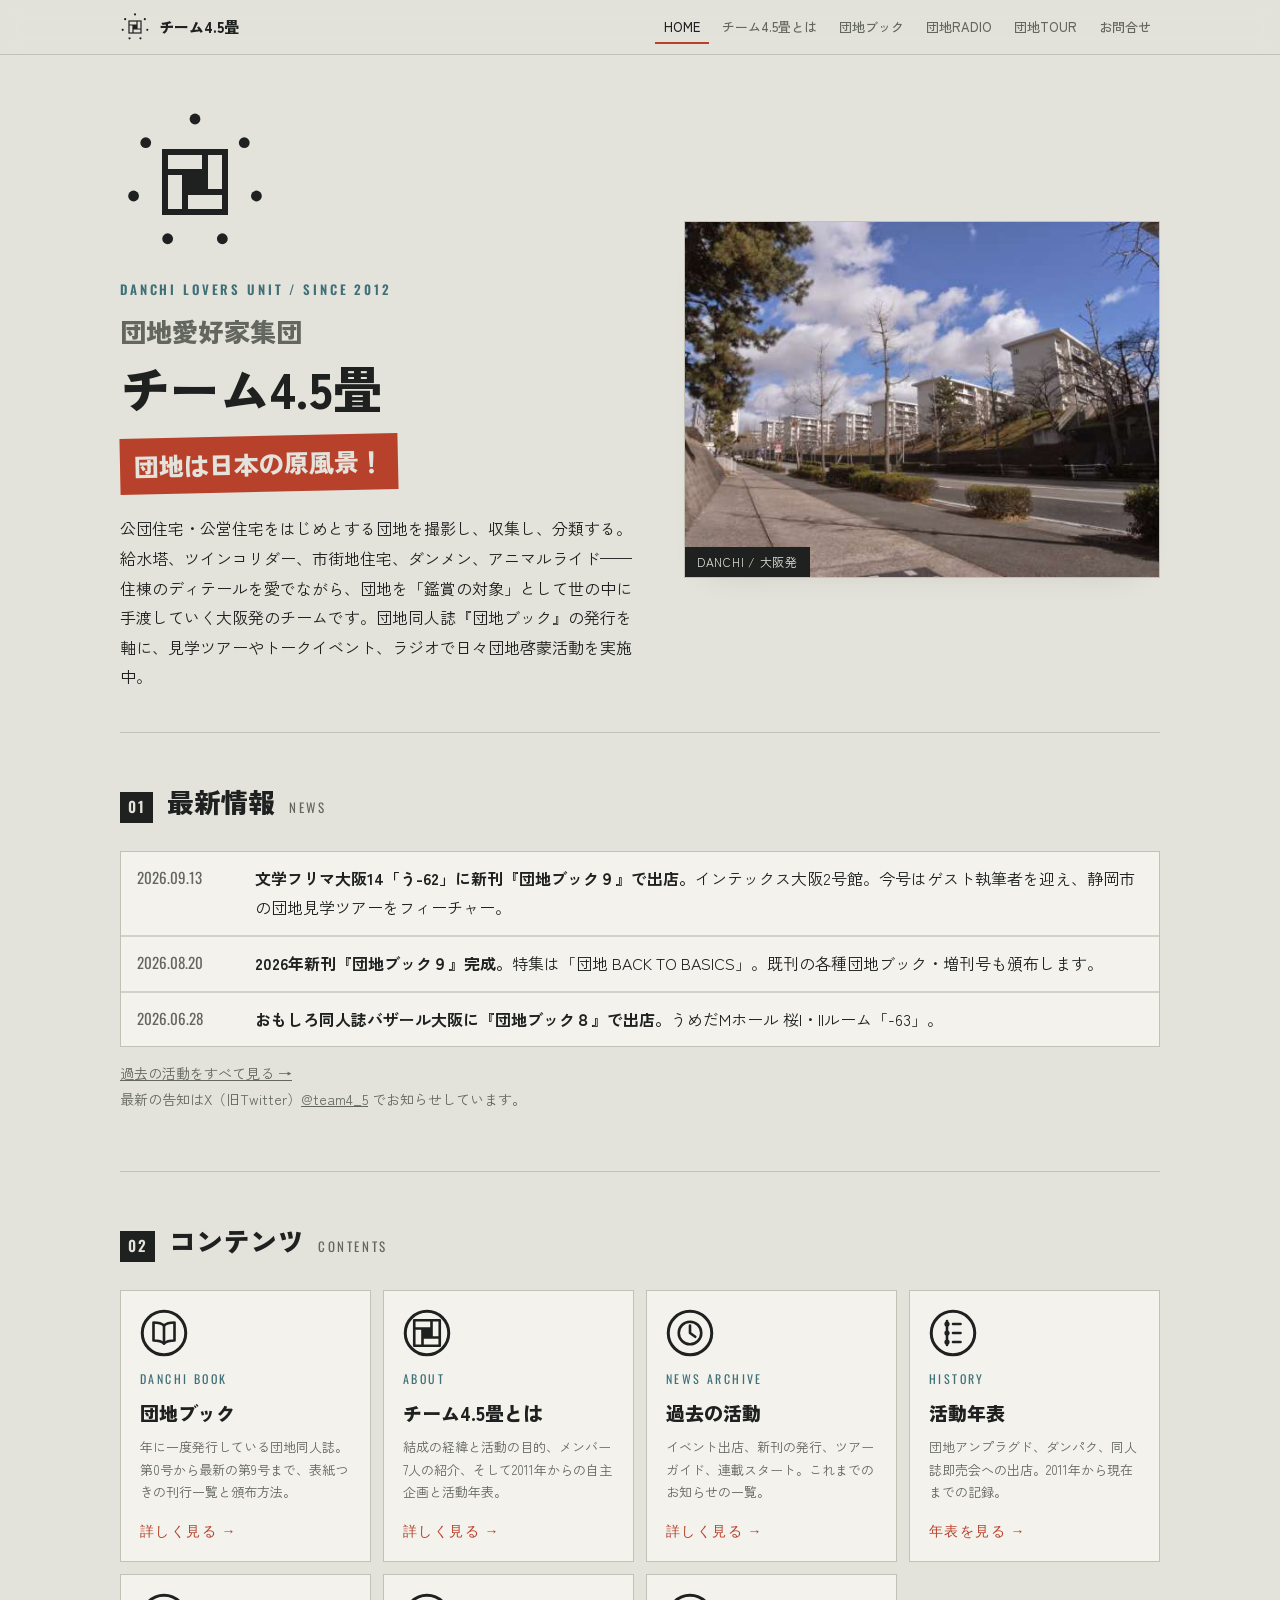
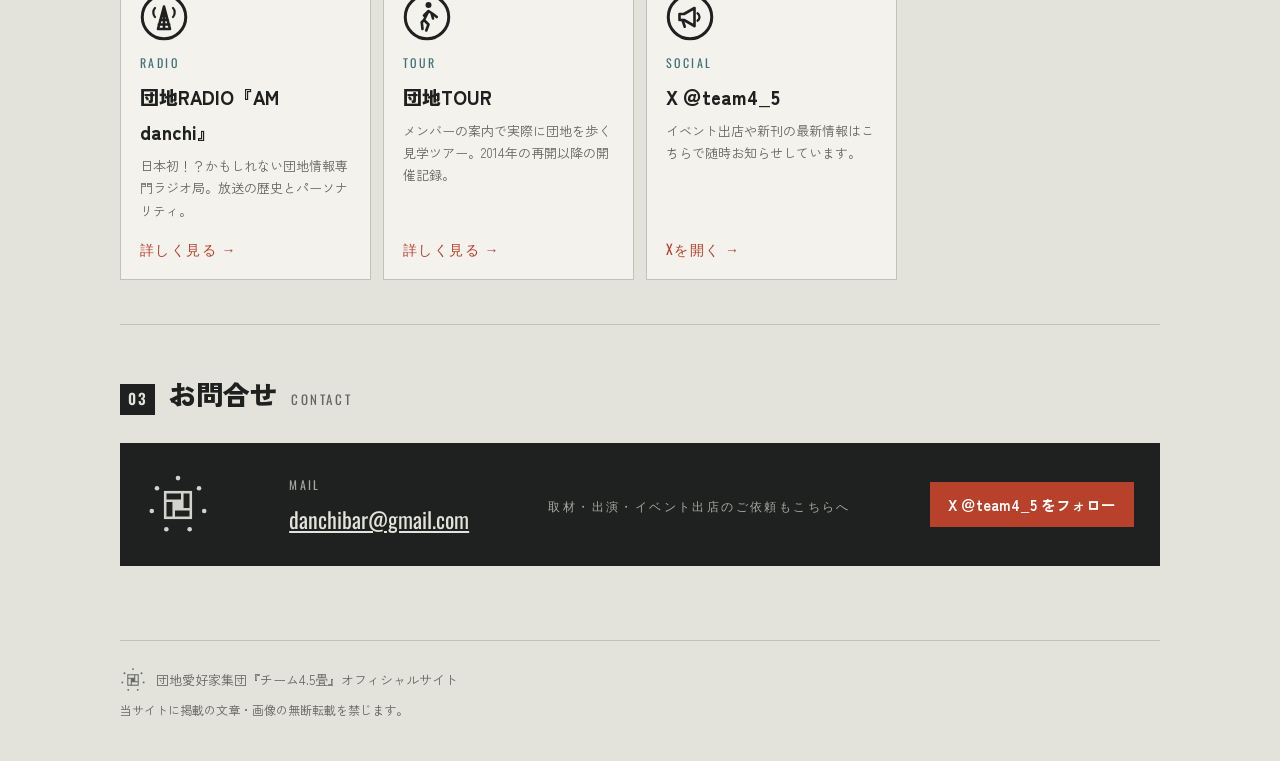
==== index.html @ f0c79231 "Initial publish: Team 4.5jo official site" ====
<!DOCTYPE html>
<html lang="ja">
<head>
<meta charset="UTF-8">
<meta name="viewport" content="width=device-width, initial-scale=1">
<meta name="description" content="団地愛好家集団『チーム4.5畳』のオフィシャルサイト。団地同人誌『団地ブック』の発行、団地TOUR、団地RADIOなど、大阪発の団地啓蒙活動をお伝えします。">
<meta name="color-scheme" content="light dark">
<meta property="og:title" content="チーム4.5畳オフィシャル">
<meta property="og:description" content="団地愛好家集団『チーム4.5畳』のオフィシャルサイト。団地同人誌『団地ブック』の発行、団地TOUR、団地RADIOなど、大阪発の団地啓蒙活動をお伝えします。">
<meta property="og:type" content="website">
<meta property="og:image" content="img/hero.jpg">
<title>チーム4.5畳オフィシャル</title>
<link rel="preconnect" href="https://fonts.googleapis.com">
<link rel="preconnect" href="https://fonts.gstatic.com" crossorigin>
<link rel="stylesheet" href="https://fonts.googleapis.com/css2?family=Zen+Kaku+Gothic+Antique:wght@700;900&family=Zen+Kaku+Gothic+New:wght@400;500;700&family=Oswald:wght@400;500;600&display=swap">
<link rel="icon" type="image/svg+xml" href="img/logo.svg">
<link rel="stylesheet" href="style.css">
</head>
<body>
<header class="topbar">
  <div class="topbar-in">
    <a class="brandmark" href="index.html"><i class="mark" aria-hidden="true"></i><b>チーム4.5畳</b></a>
    <nav class="navlinks" aria-label="サイト内メニュー">
      <a href="index.html" aria-current="page">HOME</a>
      <a href="about.html">チーム4.5畳とは</a>
      <a href="book.html">団地ブック</a>
      <a href="radio.html">団地RADIO</a>
      <a href="tour.html">団地TOUR</a>
      <a href="#contact">お問合せ</a>
    </nav>
  </div>
</header>

<main>
  <div class="wrap">

    <section class="hero" style="border-top:none">
      <div class="hero-grid">
        <div>
          <i class="mark hero-logo" role="img" aria-label="チーム4.5畳のロゴマーク：四畳半の畳割りを7つの点が囲む"></i>
          <p class="eyebrow">Danchi Lovers Unit / since 2012</p>
          <h1><span class="sm">団地愛好家集団</span>チーム4.5畳</h1>
          <p class="slogan">団地は日本の原風景！</p>
          <p class="lede">公団住宅・公営住宅をはじめとする団地を撮影し、収集し、分類する。給水塔、ツインコリダー、市街地住宅、ダンメン、アニマルライド——住棟のディテールを愛でながら、団地を「鑑賞の対象」として世の中に手渡していく大阪発のチームです。団地同人誌『団地ブック』の発行を軸に、見学ツアーやトークイベント、ラジオで日々団地啓蒙活動を実施中。</p>
        </div>
        <figure class="heroshot">
          <img src="img/hero.jpg" alt="青空の下に並ぶ団地の住棟" width="520" height="390">
          <figcaption>DANCHI / 大阪発</figcaption>
        </figure>
      </div>
    </section>

    <section id="news">
      <div class="sec-head"><span class="plate num">01</span><h2>最新情報</h2><span class="en">News</span></div>
      <ul class="news">
        <li><time class="num" datetime="2026-09-13">2026.09.13</time><span><b>文学フリマ大阪14「う-62」に新刊『団地ブック９』で出店。</b>インテックス大阪2号館。今号はゲスト執筆者を迎え、静岡市の団地見学ツアーをフィーチャー。</span></li>
        <li><time class="num" datetime="2026-08-20">2026.08.20</time><span><b>2026年新刊『団地ブック９』完成。</b>特集は「団地 BACK TO BASICS」。既刊の各種団地ブック・増刊号も頒布します。</span></li>
        <li><time class="num" datetime="2026-06-28">2026.06.28</time><span><b>おもしろ同人誌バザール大阪に『団地ブック８』で出店。</b>うめだMホール 桜I・IIルーム「-63」。</span></li>
      </ul>
      <p style="margin-top:14px;font-size:14px;color:var(--muted)"><a href="news.html">過去の活動をすべて見る →</a><br>最新の告知はX（旧Twitter）<a href="https://x.com/team4_5" target="_blank" rel="noopener">@team4_5</a> でお知らせしています。</p>
    </section>

    <section id="menu">
      <div class="sec-head"><span class="plate num">02</span><h2>コンテンツ</h2><span class="en">Contents</span></div>
      <div class="navcards">
        <a class="navcard" href="book.html">
          <i class="ico" style="--i:url(img/icon-book.svg)" aria-hidden="true"></i>
          <span class="en">Danchi Book</span><strong>団地ブック</strong>
          <span>年に一度発行している団地同人誌。第0号から最新の第9号まで、表紙つきの刊行一覧と頒布方法。</span><em>詳しく見る →</em>
        </a>
        <a class="navcard" href="about.html">
          <i class="ico" style="--i:url(img/icon-about.svg)" aria-hidden="true"></i>
          <span class="en">About</span><strong>チーム4.5畳とは</strong>
          <span>結成の経緯と活動の目的、メンバー7人の紹介、そして2011年からの自主企画と活動年表。</span><em>詳しく見る →</em>
        </a>
        <a class="navcard" href="news.html">
          <i class="ico" style="--i:url(img/icon-news.svg)" aria-hidden="true"></i>
          <span class="en">News Archive</span><strong>過去の活動</strong>
          <span>イベント出店、新刊の発行、ツアーガイド、連載スタート。これまでのお知らせの一覧。</span><em>詳しく見る →</em>
        </a>
        <a class="navcard" href="about.html#history">
          <i class="ico" style="--i:url(img/icon-history.svg)" aria-hidden="true"></i>
          <span class="en">History</span><strong>活動年表</strong>
          <span>団地アンプラグド、ダンパク、同人誌即売会への出店。2011年から現在までの記録。</span><em>年表を見る →</em>
        </a>
        <a class="navcard" href="radio.html">
          <i class="ico" style="--i:url(img/icon-radio.svg)" aria-hidden="true"></i>
          <span class="en">Radio</span><strong>団地RADIO『AM danchi』</strong>
          <span>日本初！？かもしれない団地情報専門ラジオ局。放送の歴史とパーソナリティ。</span><em>詳しく見る →</em>
        </a>
        <a class="navcard" href="tour.html">
          <i class="ico" style="--i:url(img/icon-tour.svg)" aria-hidden="true"></i>
          <span class="en">Tour</span><strong>団地TOUR</strong>
          <span>メンバーの案内で実際に団地を歩く見学ツアー。2014年の再開以降の開催記録。</span><em>詳しく見る →</em>
        </a>
        <a class="navcard" href="https://x.com/team4_5" target="_blank" rel="noopener">
          <i class="ico" style="--i:url(img/icon-x.svg)" aria-hidden="true"></i>
          <span class="en">Social</span><strong>X ＠team4_5</strong>
          <span>イベント出店や新刊の最新情報はこちらで随時お知らせしています。</span><em>Xを開く →</em>
        </a>
      </div>
    </section>

    <section id="contact">
      <div class="sec-head"><span class="plate num">03</span><h2>お問合せ</h2><span class="en">Contact</span></div>
      <div class="contact-box">
        <i class="mark" aria-hidden="true"></i>
        <p><span class="lbl">Mail</span><br><a class="mail" href="mailto:danchibar@gmail.com">danchibar@gmail.com</a></p>
        <p><span class="lbl">取材・出演・イベント出店のご依頼もこちらへ</span></p>
        <a class="btn-x" href="https://x.com/team4_5" target="_blank" rel="noopener">X ＠team4_5 をフォロー</a>
      </div>
    </section>

    <footer>
      <div class="foot-brand"><i class="mark" aria-hidden="true"></i><span>団地愛好家集団『チーム4.5畳』オフィシャルサイト</span></div>
      <div class="note">当サイトに掲載の文章・画像の無断転載を禁じます。</div>
    </footer>

  </div>
</main>
</body>
</html>
---- style.css ----
:root{
  --ground:#e3e2db; --surface:#f3f2ed; --surface-2:#dbdad1;
  --ink:#1e211f; --muted:#63675f; --line:#c2c1b6; --line-soft:#d3d2c8;
  --accent:#b8412b; --accent-ink:#8f3220; --teal:#3f7078; --steel:#8c9196;
  --shadow:rgba(30,33,31,.14);
}
@media (prefers-color-scheme: dark){
  :root:not([data-theme="light"]){
    --ground:#171a19; --surface:#202422; --surface-2:#2a2f2c;
    --ink:#e9e8e1; --muted:#a0a59c; --line:#3a403c; --line-soft:#2e3330;
    --accent:#e0674c; --accent-ink:#eb8168; --teal:#7fb2b8; --steel:#7d837f;
    --shadow:rgba(0,0,0,.45);
  }
}
:root[data-theme="dark"]{
  --ground:#171a19; --surface:#202422; --surface-2:#2a2f2c;
  --ink:#e9e8e1; --muted:#a0a59c; --line:#3a403c; --line-soft:#2e3330;
  --accent:#e0674c; --accent-ink:#eb8168; --teal:#7fb2b8; --steel:#7d837f;
  --shadow:rgba(0,0,0,.45);
}

*{box-sizing:border-box}
body{
  margin:0;background:var(--ground);color:var(--ink);
  font-family:"Zen Kaku Gothic New","Hiragino Sans","Noto Sans JP",system-ui,sans-serif;
  font-size:16px;line-height:1.85;-webkit-font-smoothing:antialiased;
}
a{color:inherit}
img{max-width:100%;display:block}
.num{font-family:"Oswald","Zen Kaku Gothic New",sans-serif;font-variant-numeric:tabular-nums}

/* nav */
.topbar{position:sticky;top:0;z-index:50;background:color-mix(in srgb,var(--ground) 92%,transparent);backdrop-filter:blur(8px);border-bottom:1px solid var(--line)}
.topbar-in{max-width:1080px;margin:0 auto;padding-block:10px;padding-left:20px;padding-right:20px;display:flex;align-items:center;gap:18px;flex-wrap:wrap}
.brandmark{display:flex;align-items:center;gap:9px;text-decoration:none;flex:0 0 auto}
.brandmark .mark{width:30px;height:30px}
.brandmark:hover .mark{background:var(--accent)}
.brandmark b{font-family:"Zen Kaku Gothic Antique","Zen Kaku Gothic New",sans-serif;font-weight:900;font-size:15px}
.navlinks{display:flex;gap:4px;flex-wrap:wrap;margin-left:auto}
.navlinks a{text-decoration:none;font-size:13px;font-weight:500;padding:5px 9px;color:var(--muted)}
.navlinks a:hover{color:var(--ink);background:var(--surface-2)}
.navlinks a[aria-current="page"]{color:var(--ink);box-shadow:inset 0 -2px 0 var(--accent)}
.navlinks a:focus-visible,.brandmark:focus-visible,.btn-x:focus-visible,.navcard:focus-visible{outline:2px solid var(--teal);outline-offset:2px}

.wrap{max-width:1080px;margin:0 auto;padding-left:20px;padding-right:20px}

/* hero (home) */
.hero{padding-block:52px 40px}
.hero-grid{display:grid;grid-template-columns:1.05fr .95fr;gap:38px;align-items:center}
.eyebrow{font-family:"Oswald",sans-serif;font-size:13px;letter-spacing:.22em;text-transform:uppercase;color:var(--teal);font-weight:600;margin:0 0 14px}
.hero h1{font-family:"Zen Kaku Gothic Antique","Zen Kaku Gothic New",sans-serif;font-weight:900;font-size:clamp(30px,5.2vw,50px);line-height:1.25;margin:0;text-wrap:balance}
.hero h1 .sm{display:block;font-size:.52em;color:var(--muted);margin-bottom:8px}
.slogan{display:inline-block;margin:18px 0 0;font-family:"Zen Kaku Gothic Antique","Zen Kaku Gothic New",sans-serif;font-weight:900;font-size:clamp(18px,3vw,25px);color:var(--ground);background:var(--accent);padding:4px 14px 6px;transform:rotate(-1.2deg)}
.hero p.lede{margin:22px 0 0;max-width:34em}
.hero-meta{display:flex;gap:26px;flex-wrap:wrap;margin-top:24px;border-top:1px solid var(--line);padding-top:16px}
.hero-meta dt{font-family:"Oswald",sans-serif;font-size:12px;letter-spacing:.16em;text-transform:uppercase;color:var(--muted)}
.hero-meta dd{margin:2px 0 0;font-weight:700;font-size:17px}
.heroshot{position:relative;border:1px solid var(--line);box-shadow:0 16px 34px -26px var(--shadow);margin:0}
.heroshot img{width:100%;height:auto}
.heroshot figcaption{position:absolute;left:0;bottom:0;background:var(--ink);color:var(--ground);font-size:12px;letter-spacing:.06em;padding:4px 12px}

/* page header (sub pages) */
.pagehead{padding-block:44px 8px}
.pagehead .kicker{font-family:"Oswald",sans-serif;font-size:13px;letter-spacing:.2em;text-transform:uppercase;color:var(--teal);font-weight:600;margin:0 0 8px}
.pagehead h1{font-family:"Zen Kaku Gothic Antique","Zen Kaku Gothic New",sans-serif;font-weight:900;font-size:clamp(26px,4.6vw,40px);margin:0;text-wrap:balance}
.pagehead p{max-width:66ch;margin:16px 0 0}

section{padding-block:44px;border-top:1px solid var(--line)}
section.first{border-top:none;padding-top:30px}
.sec-head{display:flex;align-items:baseline;gap:14px;margin-bottom:24px;flex-wrap:wrap}
.sec-head .plate{font-family:"Oswald",sans-serif;font-weight:600;font-size:15px;letter-spacing:.1em;color:var(--ground);background:var(--ink);padding:1px 8px 2px}
.sec-head h2{font-family:"Zen Kaku Gothic Antique","Zen Kaku Gothic New",sans-serif;font-weight:900;font-size:clamp(20px,3.2vw,27px);margin:0;text-wrap:balance}
.sec-head .en{font-family:"Oswald",sans-serif;letter-spacing:.2em;text-transform:uppercase;color:var(--muted);font-size:13px}
.sec-body{max-width:66ch}
.sec-body p{margin:0 0 16px}

/* news */
ul.news{margin:0;padding:0;display:grid;gap:2px;background:var(--line-soft);border:1px solid var(--line)}
.news li{background:var(--surface);display:grid;grid-template-columns:104px 1fr;gap:14px;padding:12px 16px;list-style:none}
.news time{font-family:"Oswald",sans-serif;color:var(--muted);font-size:15px}
.news b{font-weight:700}

/* nav cards (home) */
.navcards{display:grid;grid-template-columns:repeat(auto-fit,minmax(232px,1fr));gap:12px}
.navcard{background:var(--surface);border:1px solid var(--line);padding:18px 19px;text-decoration:none;display:flex;flex-direction:column;gap:6px}
.navcard:hover{border-color:var(--accent)}
.navcard .en{font-family:"Oswald",sans-serif;font-size:12px;letter-spacing:.2em;text-transform:uppercase;color:var(--teal)}
.navcard strong{font-family:"Zen Kaku Gothic Antique","Zen Kaku Gothic New",sans-serif;font-weight:900;font-size:19px}
.navcard span{font-size:13px;color:var(--muted);line-height:1.7}
.navcard em{font-style:normal;font-family:"Oswald",sans-serif;color:var(--accent);letter-spacing:.1em;font-size:14px;margin-top:auto;padding-top:8px}

/* books */
.newbooks{display:grid;grid-template-columns:repeat(auto-fit,minmax(200px,1fr));gap:16px;margin-bottom:26px}
.cover{background:var(--surface);border:1px solid var(--line);padding:12px;margin:0}
.cover img{width:100%;height:auto}
.cover .cap{margin-top:9px;font-size:13px;line-height:1.6}
.cover .cap b{display:block;font-size:15px}
.cover .cap span{color:var(--muted)}
.book-flow{display:grid;grid-template-columns:repeat(auto-fill,minmax(152px,1fr));gap:9px;margin-bottom:24px}
.book{background:var(--surface);border:1px solid var(--line);padding:11px 12px 12px;display:flex;flex-direction:column;gap:3px}
.book.now{border-color:var(--accent);box-shadow:inset 0 0 0 2px var(--accent)}
.book .no{font-family:"Oswald",sans-serif;font-weight:600;font-size:22px;line-height:1.15}
.book .yr{font-family:"Oswald",sans-serif;color:var(--muted);font-size:14px}
.book .sp{font-size:12px;line-height:1.5}
.book .st{margin-top:auto;padding-top:4px;font-size:12px;font-weight:700}
.book .st.ok{color:var(--accent)}
.book .st.out{color:var(--muted)}
.shops{display:flex;flex-wrap:wrap;gap:7px;margin:10px 0 0;padding:0;list-style:none}
.shops li{border:1px solid var(--line);padding:3px 10px;font-size:13px;background:var(--surface)}

/* members */
.members{display:grid;grid-template-columns:repeat(auto-fill,minmax(238px,1fr));gap:12px}
.member{background:var(--surface);border:1px solid var(--line);padding:14px 15px;display:grid;grid-template-columns:56px 1fr;column-gap:13px;align-items:start}
.member .ava{grid-row:1/4;width:56px;height:56px;border:1px solid var(--line);background:var(--surface-2)}
.member .ava.blank{display:flex;align-items:center;justify-content:center;font-family:"Zen Kaku Gothic Antique","Zen Kaku Gothic New",sans-serif;font-weight:900;font-size:20px;color:var(--steel)}
.member h3{margin:0;font-size:17px;font-weight:700;line-height:1.5}
.member .fav{font-size:13px;color:var(--teal);font-weight:500;line-height:1.5}
.member .role{font-size:12px;color:var(--muted);line-height:1.6}
.member .sns{grid-column:1/3;margin-top:9px;padding-top:8px;border-top:1px solid var(--line-soft);font-family:"Oswald",sans-serif;font-size:14px;color:var(--muted)}

/* rows */
.rows{margin:0;padding:0;list-style:none;display:grid;gap:2px;background:var(--line-soft);border:1px solid var(--line)}
.rows li{background:var(--surface);padding:13px 16px;display:grid;grid-template-columns:1fr auto;gap:10px;align-items:baseline}
.rows .t{font-weight:700}
.rows .d{font-family:"Oswald",sans-serif;color:var(--muted);font-size:15px;text-align:right}
.rows small{display:block;font-weight:400;color:var(--muted);font-size:13px}

/* tour table */
.tourwrap{overflow-x:auto}
table.tour{border-collapse:collapse;width:100%;min-width:460px;background:var(--surface);border:1px solid var(--line)}
table.tour th,table.tour td{text-align:left;padding:10px 14px;border-bottom:1px solid var(--line-soft);font-size:15px;vertical-align:top}
table.tour th{font-family:"Oswald",sans-serif;font-size:13px;letter-spacing:.14em;text-transform:uppercase;color:var(--muted);font-weight:600}
table.tour td.d{font-family:"Oswald",sans-serif;color:var(--muted);white-space:nowrap;width:104px}
table.tour td.k{width:120px;color:var(--teal);font-size:13px}
table.tour tr:last-child td{border-bottom:none}
.note{margin-top:12px;font-size:14px;color:var(--muted)}

/* events */
.events{display:grid;grid-template-columns:1fr 1fr;gap:14px}
.event{background:var(--surface);border:1px solid var(--line);padding:18px 19px;display:flex;flex-direction:column;gap:8px}
.event .tag{align-self:flex-start;font-family:"Oswald",sans-serif;font-size:12px;letter-spacing:.18em;text-transform:uppercase;color:var(--ground);background:var(--teal);padding:1px 8px 2px}
.event h3{margin:0;font-size:19px;font-weight:700;text-wrap:balance}
.event p{margin:0;font-size:14px}
.event dl{margin:4px 0 0;display:grid;grid-template-columns:5.2em 1fr;gap:4px 10px;font-size:14px}
.event dt{color:var(--muted)}
.event dd{margin:0}

/* contact */
.contact-box{background:var(--ink);color:var(--ground);padding:26px;display:flex;flex-wrap:wrap;gap:22px;align-items:center;justify-content:space-between}
.contact-box p{margin:0}
.contact-box .lbl{font-family:"Oswald",sans-serif;letter-spacing:.2em;text-transform:uppercase;font-size:12px;opacity:.7}
.contact-box a.mail{color:var(--ground);font-family:"Oswald",sans-serif;font-size:22px}
.btn-x{display:inline-flex;align-items:center;gap:8px;text-decoration:none;background:var(--accent);color:#fff;padding:9px 18px;font-weight:700;font-size:15px}
.btn-x:hover{background:var(--accent-ink)}

.backhome{padding-block:26px 0}
.backhome a{font-family:"Oswald",sans-serif;letter-spacing:.14em;text-transform:uppercase;font-size:14px;color:var(--muted);text-decoration:none}
.backhome a:hover{color:var(--accent)}

footer{padding-block:26px 40px;color:var(--muted);font-size:13px;border-top:1px solid var(--line);margin-top:30px}
footer .note{font-size:12px;margin-top:6px}

@media (max-width:820px){.hero-grid{grid-template-columns:1fr;gap:26px}.events{grid-template-columns:1fr}}
@media (max-width:460px){.news li{grid-template-columns:1fr;gap:2px}.navlinks a{padding:4px 7px;font-size:12px}}
@media (prefers-reduced-motion:reduce){*{animation:none!important;transition:none!important}}

/* --- book covers in the list --- */
.book-flow{grid-template-columns:repeat(auto-fill,minmax(148px,1fr))}
.book{padding:0;overflow:hidden}
.book .shot{display:block;width:100%;aspect-ratio:1/1.42;object-fit:contain;background:var(--surface-2);border-bottom:1px solid var(--line)}
.book .noimg{display:flex;align-items:center;justify-content:center;flex-direction:column;gap:2px;
  background:repeating-linear-gradient(135deg,var(--surface-2),var(--surface-2) 8px,var(--surface) 8px,var(--surface) 16px);
  color:var(--muted);font-family:"Oswald",sans-serif;letter-spacing:.08em;font-size:13px;text-align:center;line-height:1.3}
.book .noimg b{font-family:"Zen Kaku Gothic Antique","Zen Kaku Gothic New",sans-serif;font-weight:900;font-size:17px;color:var(--ink)}
.book .meta{padding:10px 12px 12px;display:flex;flex-direction:column;gap:3px;flex:1}
.book .sp{color:var(--muted)}

/* --- history timeline --- */
.yearblock{margin-bottom:26px}
.yearblock h3{font-family:"Oswald",sans-serif;font-weight:600;font-size:26px;letter-spacing:.06em;margin:0 0 8px;color:var(--accent);border-bottom:2px solid var(--line);padding-bottom:2px}
ul.hist{margin:0;padding:0;list-style:none;display:grid;gap:2px;background:var(--line-soft);border:1px solid var(--line)}
ul.hist li{background:var(--surface);padding:10px 14px;display:grid;grid-template-columns:64px 104px 1fr;gap:12px;align-items:baseline}
ul.hist .dd{font-family:"Oswald",sans-serif;color:var(--muted);font-size:15px;white-space:nowrap}
ul.hist .kind{font-size:12px;color:var(--teal);letter-spacing:.04em}
ul.hist .what b{font-weight:700}
ul.hist .what small{display:block;color:var(--muted);font-size:13px;line-height:1.6}
@media (max-width:640px){ul.hist li{grid-template-columns:64px 1fr}ul.hist .kind{grid-column:2;font-size:11px}ul.hist .what{grid-column:1/3}}

.book .buy{margin-top:6px;font-size:12px;font-family:"Oswald",sans-serif;letter-spacing:.04em;color:var(--accent);text-decoration:none;border-top:1px solid var(--line-soft);padding-top:6px}
.book .buy:hover{text-decoration:underline}
.book .buy.off{color:var(--muted)}
.book .buy:focus-visible{outline:2px solid var(--teal);outline-offset:2px}

/* --- member icon in the 団地分野 list --- */
.rows .d{display:flex;align-items:center;justify-content:flex-end;gap:9px}
.rows .mini{width:34px;height:34px;flex:0 0 auto;border:1px solid var(--line);border-radius:50%;object-fit:cover}

/* --- keyword icons on home content cards (map-symbol / road-sign style) --- */
.navcard .ico{display:block;width:48px;height:48px;background:var(--ink);
  -webkit-mask:var(--i) center/contain no-repeat;mask:var(--i) center/contain no-repeat;margin-bottom:6px}
.navcard:hover .ico{background:var(--accent)}

/* --- logo mark (案1「四畳半を囲む七人」) : img/logo.svg をマスクにしてテーマ色で塗る --- */
.mark{display:inline-block;flex:0 0 auto;background:var(--ink);
  -webkit-mask:url(img/logo.svg) center/contain no-repeat;mask:url(img/logo.svg) center/contain no-repeat}
.hero-logo{display:block;width:clamp(104px,14vw,150px);aspect-ratio:1;margin:0 0 20px}
.contact-box .mark{width:64px;height:64px;background:var(--ground);opacity:.92}
.foot-brand{display:flex;align-items:center;gap:10px}
.foot-brand .mark{width:26px;height:26px;background:var(--muted)}
.logo-note{margin-top:14px;background:var(--surface);border:1px solid var(--line);padding:18px 20px;display:grid;grid-template-columns:104px 1fr;gap:20px;align-items:center}
.logo-note .mark{width:104px;height:104px}
.logo-note .lbl{font-family:"Oswald",sans-serif;font-size:12px;letter-spacing:.2em;text-transform:uppercase;color:var(--teal);font-weight:600;margin:0 0 4px}
.logo-note p{margin:0;font-size:14px}
@media (max-width:520px){.logo-note{grid-template-columns:1fr}.logo-note .mark{width:80px;height:80px}}
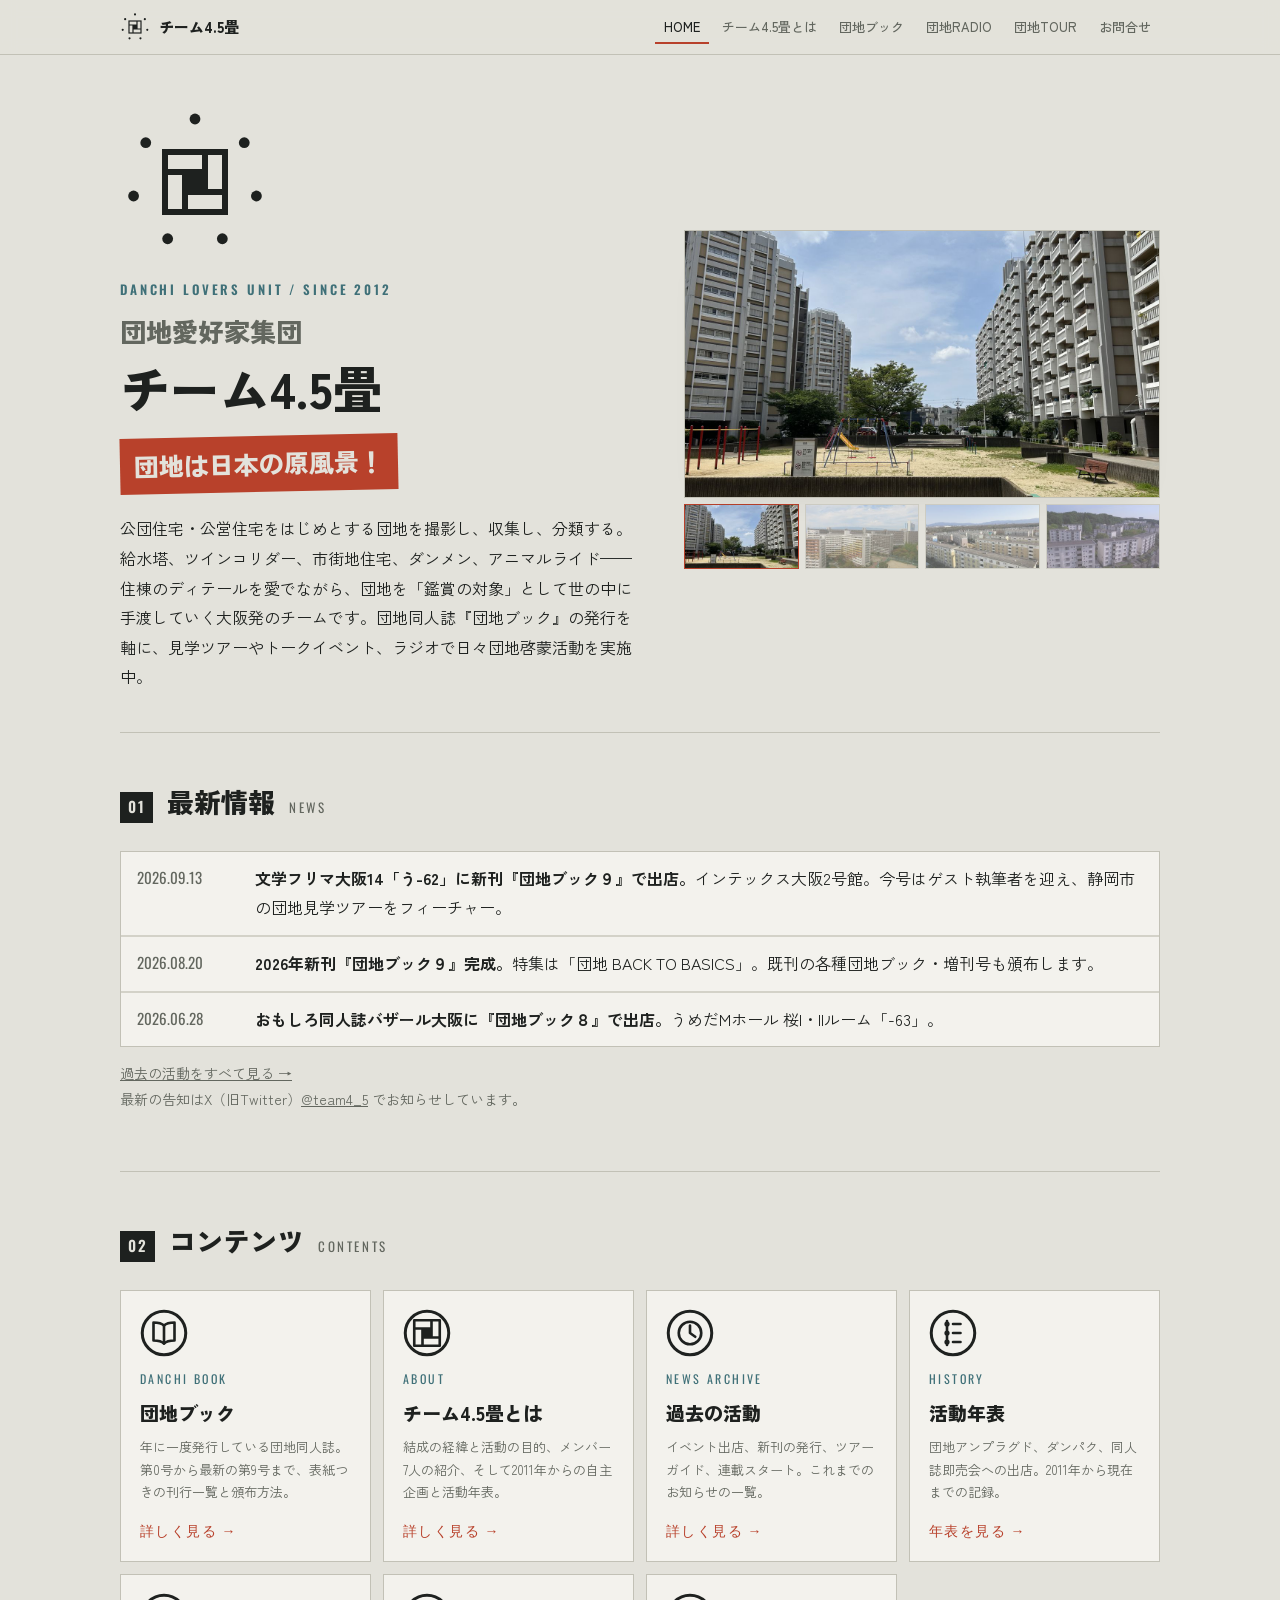
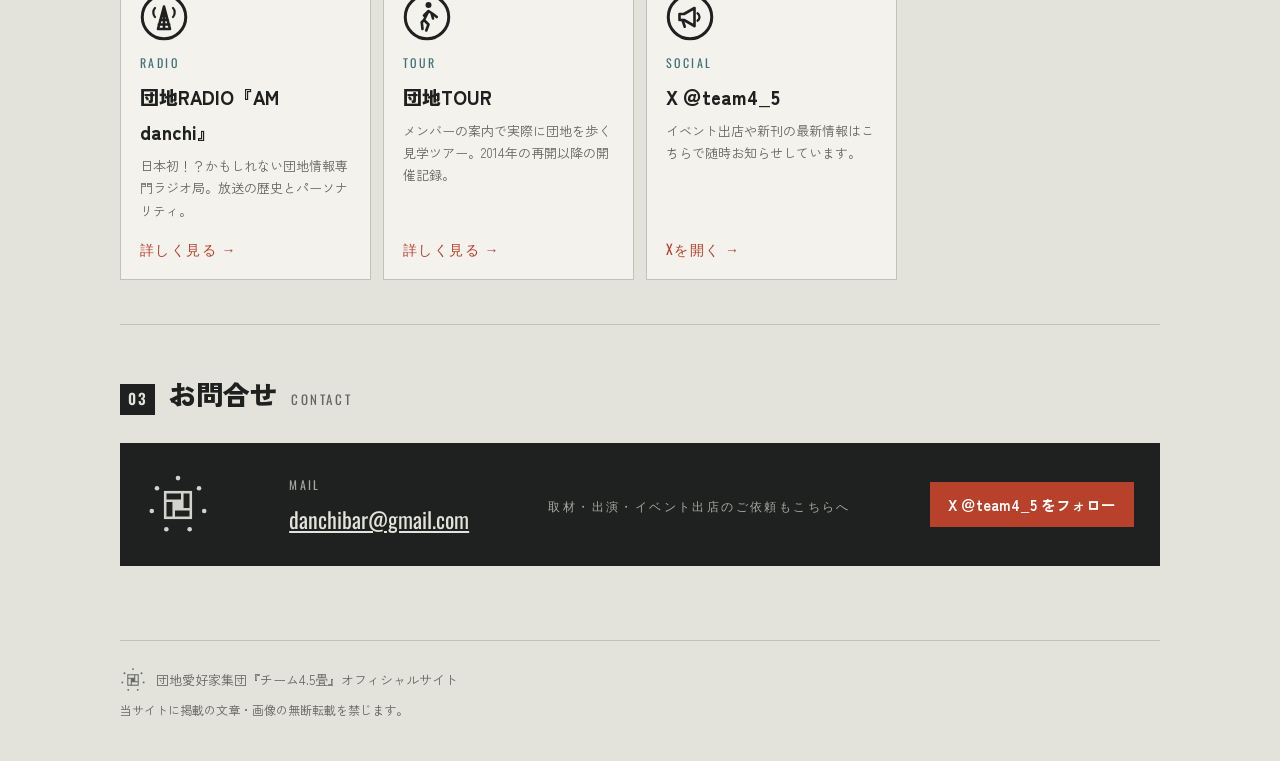
==== commit afc298ca: "Update top page: hero photo switcher" ====
--- a/index.html
+++ b/index.html
@@ -8,7 +8,7 @@
 <meta property="og:title" content="チーム4.5畳オフィシャル">
 <meta property="og:description" content="団地愛好家集団『チーム4.5畳』のオフィシャルサイト。団地同人誌『団地ブック』の発行、団地TOUR、団地RADIOなど、大阪発の団地啓蒙活動をお伝えします。">
 <meta property="og:type" content="website">
-<meta property="og:image" content="img/hero.jpg">
+<meta property="og:image" content="img/hero1.jpg">
 <title>チーム4.5畳オフィシャル</title>
 <link rel="preconnect" href="https://fonts.googleapis.com">
 <link rel="preconnect" href="https://fonts.gstatic.com" crossorigin>
@@ -43,10 +43,20 @@
           <p class="slogan">団地は日本の原風景！</p>
           <p class="lede">公団住宅・公営住宅をはじめとする団地を撮影し、収集し、分類する。給水塔、ツインコリダー、市街地住宅、ダンメン、アニマルライド——住棟のディテールを愛でながら、団地を「鑑賞の対象」として世の中に手渡していく大阪発のチームです。団地同人誌『団地ブック』の発行を軸に、見学ツアーやトークイベント、ラジオで日々団地啓蒙活動を実施中。</p>
         </div>
-        <figure class="heroshot">
-          <img src="img/hero.jpg" alt="青空の下に並ぶ団地の住棟" width="520" height="390">
-          <figcaption>DANCHI / 大阪発</figcaption>
-        </figure>
+        <div class="heroshow">
+          <div class="shots">
+            <img src="img/hero1.jpg" alt="団地の広場と、両側に建つ住棟" width="1280" height="720" class="on" fetchpriority="high">
+            <img src="img/hero2.jpg" alt="高層の住棟が囲む団地を見下ろす" width="1280" height="720" loading="lazy">
+            <img src="img/hero3.jpg" alt="山なみを背に整然と並ぶ中層の住棟" width="1280" height="720" loading="lazy">
+            <img src="img/hero4.jpg" alt="緑の斜面に沿って建つ白い住棟群" width="1280" height="720" loading="lazy">
+          </div>
+          <div class="thumbs" role="tablist" aria-label="団地の写真を切り替え">
+            <button type="button" role="tab" aria-selected="true" aria-label="写真1"><img src="img/hero1-th.jpg" alt="" width="320" height="180"></button>
+            <button type="button" role="tab" aria-selected="false" aria-label="写真2"><img src="img/hero2-th.jpg" alt="" width="320" height="180" loading="lazy"></button>
+            <button type="button" role="tab" aria-selected="false" aria-label="写真3"><img src="img/hero3-th.jpg" alt="" width="320" height="180" loading="lazy"></button>
+            <button type="button" role="tab" aria-selected="false" aria-label="写真4"><img src="img/hero4-th.jpg" alt="" width="320" height="180" loading="lazy"></button>
+          </div>
+        </div>
       </div>
     </section>
 
@@ -118,5 +128,32 @@
 
   </div>
 </main>
+
+<script>
+(function(){
+  var box=document.querySelector('.heroshow'); if(!box) return;
+  var shots=box.querySelectorAll('.shots img'), tabs=box.querySelectorAll('.thumbs button'), i=0, timer=null;
+  var still=window.matchMedia('(prefers-reduced-motion: reduce)').matches;
+  function show(n){
+    i=(n+shots.length)%shots.length;
+    shots.forEach(function(el,k){el.classList.toggle('on',k===i)});
+    tabs.forEach(function(el,k){el.setAttribute('aria-selected',k===i?'true':'false')});
+  }
+  function play(){ if(still) return; stop(); timer=setInterval(function(){show(i+1)},6000); }
+  function stop(){ if(timer){clearInterval(timer); timer=null;} }
+  tabs.forEach(function(el,k){
+    el.addEventListener('click',function(){show(k); play();});
+    el.addEventListener('keydown',function(e){
+      if(e.key==='ArrowRight'||e.key==='ArrowLeft'){
+        e.preventDefault(); var n=(k+(e.key==='ArrowRight'?1:-1)+tabs.length)%tabs.length;
+        tabs[n].focus(); show(n); play();
+      }
+    });
+  });
+  box.addEventListener('mouseenter',stop); box.addEventListener('mouseleave',play);
+  box.addEventListener('focusin',stop); box.addEventListener('focusout',play);
+  play();
+})();
+</script>
 </body>
 </html>
--- a/style.css
+++ b/style.css
@@ -212,3 +212,16 @@
 .logo-note .lbl{font-family:"Oswald",sans-serif;font-size:12px;letter-spacing:.2em;text-transform:uppercase;color:var(--teal);font-weight:600;margin:0 0 4px}
 .logo-note p{margin:0;font-size:14px}
 @media (max-width:520px){.logo-note{grid-template-columns:1fr}.logo-note .mark{width:80px;height:80px}}
+
+/* --- hero photo switcher (home) : 16:9 --- */
+.heroshow{margin:0}
+.heroshow .shots{position:relative;aspect-ratio:16/9;border:1px solid var(--line);background:var(--surface-2);box-shadow:0 16px 34px -26px var(--shadow);overflow:hidden}
+.heroshow .shots img{position:absolute;inset:0;width:100%;height:100%;object-fit:cover;opacity:0;transition:opacity .5s ease}
+.heroshow .shots img.on{opacity:1}
+.heroshow .thumbs{display:grid;grid-template-columns:repeat(4,1fr);gap:6px;margin-top:6px}
+.heroshow .thumbs button{padding:0;border:1px solid var(--line);background:none;cursor:pointer;line-height:0;opacity:.62;transition:opacity .2s}
+.heroshow .thumbs button img{width:100%;height:100%;aspect-ratio:16/9;object-fit:cover}
+.heroshow .thumbs button:hover{opacity:.85}
+.heroshow .thumbs button[aria-selected="true"]{opacity:1;border-color:var(--accent);box-shadow:inset 0 0 0 2px var(--accent)}
+.heroshow .thumbs button:focus-visible{outline:2px solid var(--teal);outline-offset:2px}
+@media (prefers-reduced-motion:reduce){.heroshow .shots img{transition:none}}
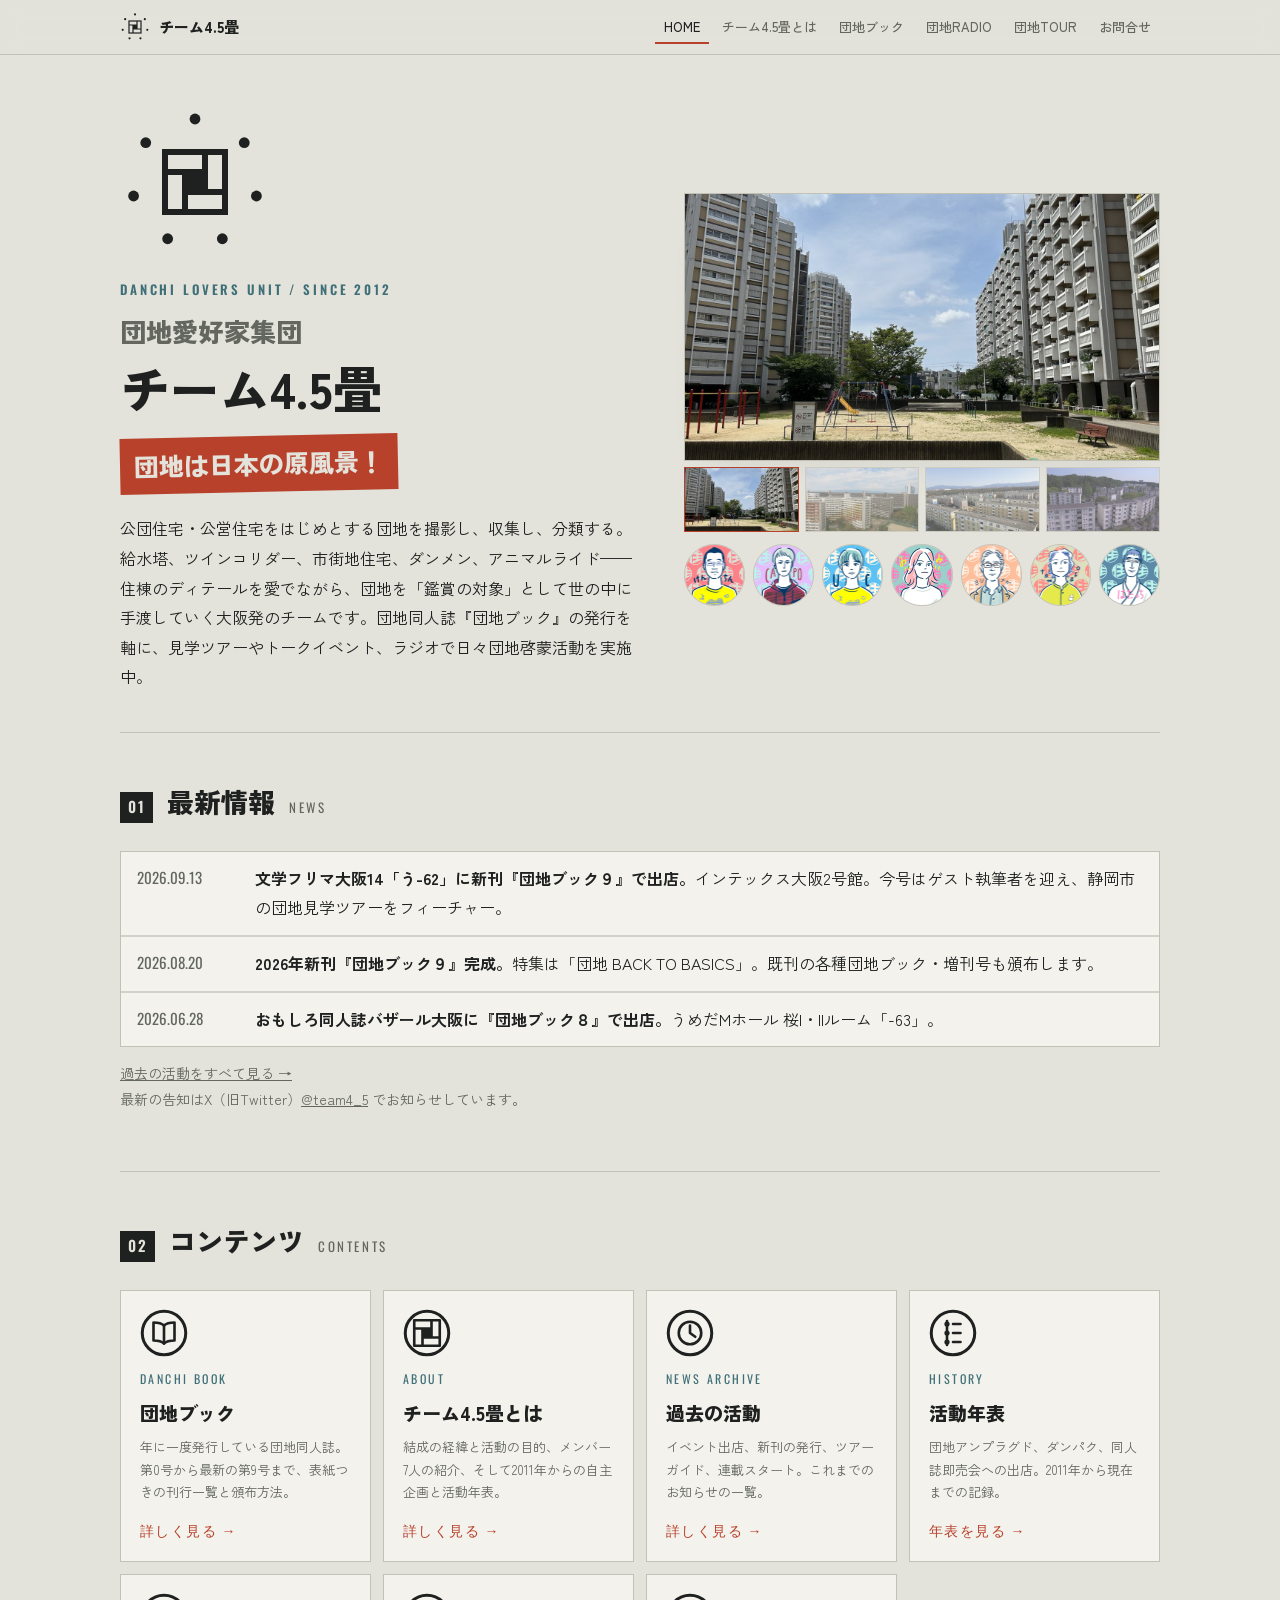
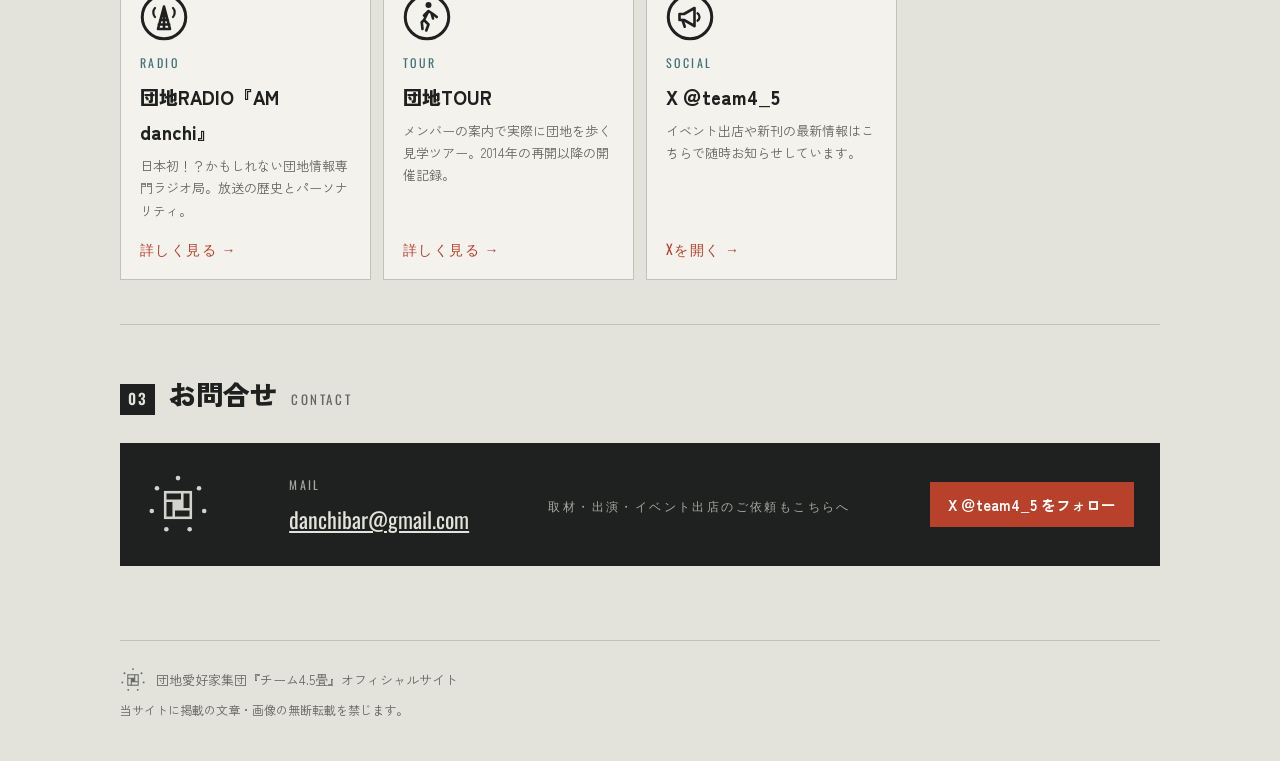
==== commit 698d6e87: "Add member icons under hero photos" ====
--- a/index.html
+++ b/index.html
@@ -3,19 +3,33 @@
 <head>
 <meta charset="UTF-8">
 <meta name="viewport" content="width=device-width, initial-scale=1">
-<meta name="description" content="団地愛好家集団『チーム4.5畳』のオフィシャルサイト。団地同人誌『団地ブック』の発行、団地TOUR、団地RADIOなど、大阪発の団地啓蒙活動をお伝えします。">
+<meta name="description" content="大阪発の団地愛好家集団「チーム4.5畳」オフィシャルサイト。団地同人誌『団地ブック』の発行、団地を歩く見学会「団地TOUR」、団地情報専門ラジオ「AM danchi」など、団地の魅力を伝える活動を紹介しています。">
 <meta name="color-scheme" content="light dark">
-<meta property="og:title" content="チーム4.5畳オフィシャル">
-<meta property="og:description" content="団地愛好家集団『チーム4.5畳』のオフィシャルサイト。団地同人誌『団地ブック』の発行、団地TOUR、団地RADIOなど、大阪発の団地啓蒙活動をお伝えします。">
+<meta property="og:title" content="チーム4.5畳｜団地愛好家集団・団地同人誌『団地ブック』オフィシャルサイト">
+<meta property="og:description" content="大阪発の団地愛好家集団「チーム4.5畳」オフィシャルサイト。団地同人誌『団地ブック』の発行、団地を歩く見学会「団地TOUR」、団地情報専門ラジオ「AM danchi」など、団地の魅力を伝える活動を紹介しています。">
+<link rel="canonical" href="https://kenchin4.github.io/team4_5/">
+<meta name="robots" content="index,follow,max-image-preview:large">
+<meta property="og:url" content="https://kenchin4.github.io/team4_5/">
+<meta property="og:site_name" content="チーム4.5畳オフィシャル">
+<meta property="og:locale" content="ja_JP">
+<meta name="twitter:card" content="summary_large_image">
+<meta name="twitter:site" content="@team4_5">
 <meta property="og:type" content="website">
-<meta property="og:image" content="img/hero1.jpg">
-<title>チーム4.5畳オフィシャル</title>
+<meta property="og:image" content="https://kenchin4.github.io/team4_5/img/hero1.jpg">
+<title>チーム4.5畳｜団地愛好家集団・団地同人誌『団地ブック』オフィシャルサイト</title>
 <link rel="preconnect" href="https://fonts.googleapis.com">
 <link rel="preconnect" href="https://fonts.gstatic.com" crossorigin>
 <link rel="stylesheet" href="https://fonts.googleapis.com/css2?family=Zen+Kaku+Gothic+Antique:wght@700;900&family=Zen+Kaku+Gothic+New:wght@400;500;700&family=Oswald:wght@400;500;600&display=swap">
 <link rel="icon" type="image/svg+xml" href="img/logo.svg">
 <link rel="stylesheet" href="style.css">
+<script type="application/ld+json">
+{"@context":"https://schema.org","@graph":[
+{"@type":"Organization","@id":"https://kenchin4.github.io/team4_5/#org","name":"チーム4.5畳","alternateName":["団地愛好家集団チーム4.5畳","team4.5","チーム四畳半"],"url":"https://kenchin4.github.io/team4_5/","logo":"https://kenchin4.github.io/team4_5/img/logo.svg","description":"大阪発の団地愛好家集団。団地同人誌『団地ブック』の発行、団地TOUR、団地RADIOなどの活動を行う。","foundingDate":"2011","sameAs":["https://x.com/team4_5","https://sites.google.com/site/danchiunplugged/"]},
+{"@type":"WebSite","@id":"https://kenchin4.github.io/team4_5/#website","url":"https://kenchin4.github.io/team4_5/","name":"チーム4.5畳オフィシャル","inLanguage":"ja","publisher":{"@id":"https://kenchin4.github.io/team4_5/#org"}}
+]}
+</script>
 </head>
+
 <body>
 <header class="topbar">
   <div class="topbar-in">
@@ -56,6 +70,15 @@
             <button type="button" role="tab" aria-selected="false" aria-label="写真3"><img src="img/hero3-th.jpg" alt="" width="320" height="180" loading="lazy"></button>
             <button type="button" role="tab" aria-selected="false" aria-label="写真4"><img src="img/hero4-th.jpg" alt="" width="320" height="180" loading="lazy"></button>
           </div>
+        <div class="faces" aria-label="メンバー7人">
+        <a class="face" href="about.html#members" title="けんちん／団地分野：市街地住宅"><img src="img/ava1.jpg" alt="" width="56" height="56" loading="lazy"></a>
+        <a class="face" href="about.html#members" title="CAPO／団地分野：ツインコリダー"><img src="img/ava2.jpg" alt="" width="56" height="56" loading="lazy"></a>
+        <a class="face" href="about.html#members" title="高水湧基／団地分野：給水塔"><img src="img/ava3.jpg" alt="" width="56" height="56" loading="lazy"></a>
+        <a class="face" href="about.html#members" title="みぃみぃ／団地分野：アニマルライド"><img src="img/ava7.jpg" alt="" width="56" height="56" loading="lazy"></a>
+        <a class="face" href="about.html#members" title="ヨシナガ／団地分野：団地ダンメン"><img src="img/ava4.jpg" alt="" width="56" height="56" loading="lazy"></a>
+        <a class="face" href="about.html#members" title="tamazo／団地分野：台湾団地／団地四季"><img src="img/ava5.jpg" alt="" width="56" height="56" loading="lazy"></a>
+        <a class="face" href="about.html#members" title="はたっち／団地分野：岡山県の団地"><img src="img/ava6.jpg" alt="" width="56" height="56" loading="lazy"></a>
+        </div>
         </div>
       </div>
     </section>
--- a/style.css
+++ b/style.css
@@ -225,3 +225,11 @@
 .heroshow .thumbs button[aria-selected="true"]{opacity:1;border-color:var(--accent);box-shadow:inset 0 0 0 2px var(--accent)}
 .heroshow .thumbs button:focus-visible{outline:2px solid var(--teal);outline-offset:2px}
 @media (prefers-reduced-motion:reduce){.heroshow .shots img{transition:none}}
+
+/* --- member faces under the hero photos (home) --- */
+.faces{display:grid;grid-template-columns:repeat(7,1fr);gap:8px;margin-top:12px}
+.face{display:block;text-decoration:none;border-radius:50%}
+.face img{width:100%;height:auto;aspect-ratio:1;object-fit:cover;border:1px solid var(--line);border-radius:50%;background:var(--surface-2)}
+.face:hover img{border-color:var(--accent)}
+.face:focus-visible{outline:2px solid var(--teal);outline-offset:2px}
+@media (max-width:420px){.faces{gap:5px}}
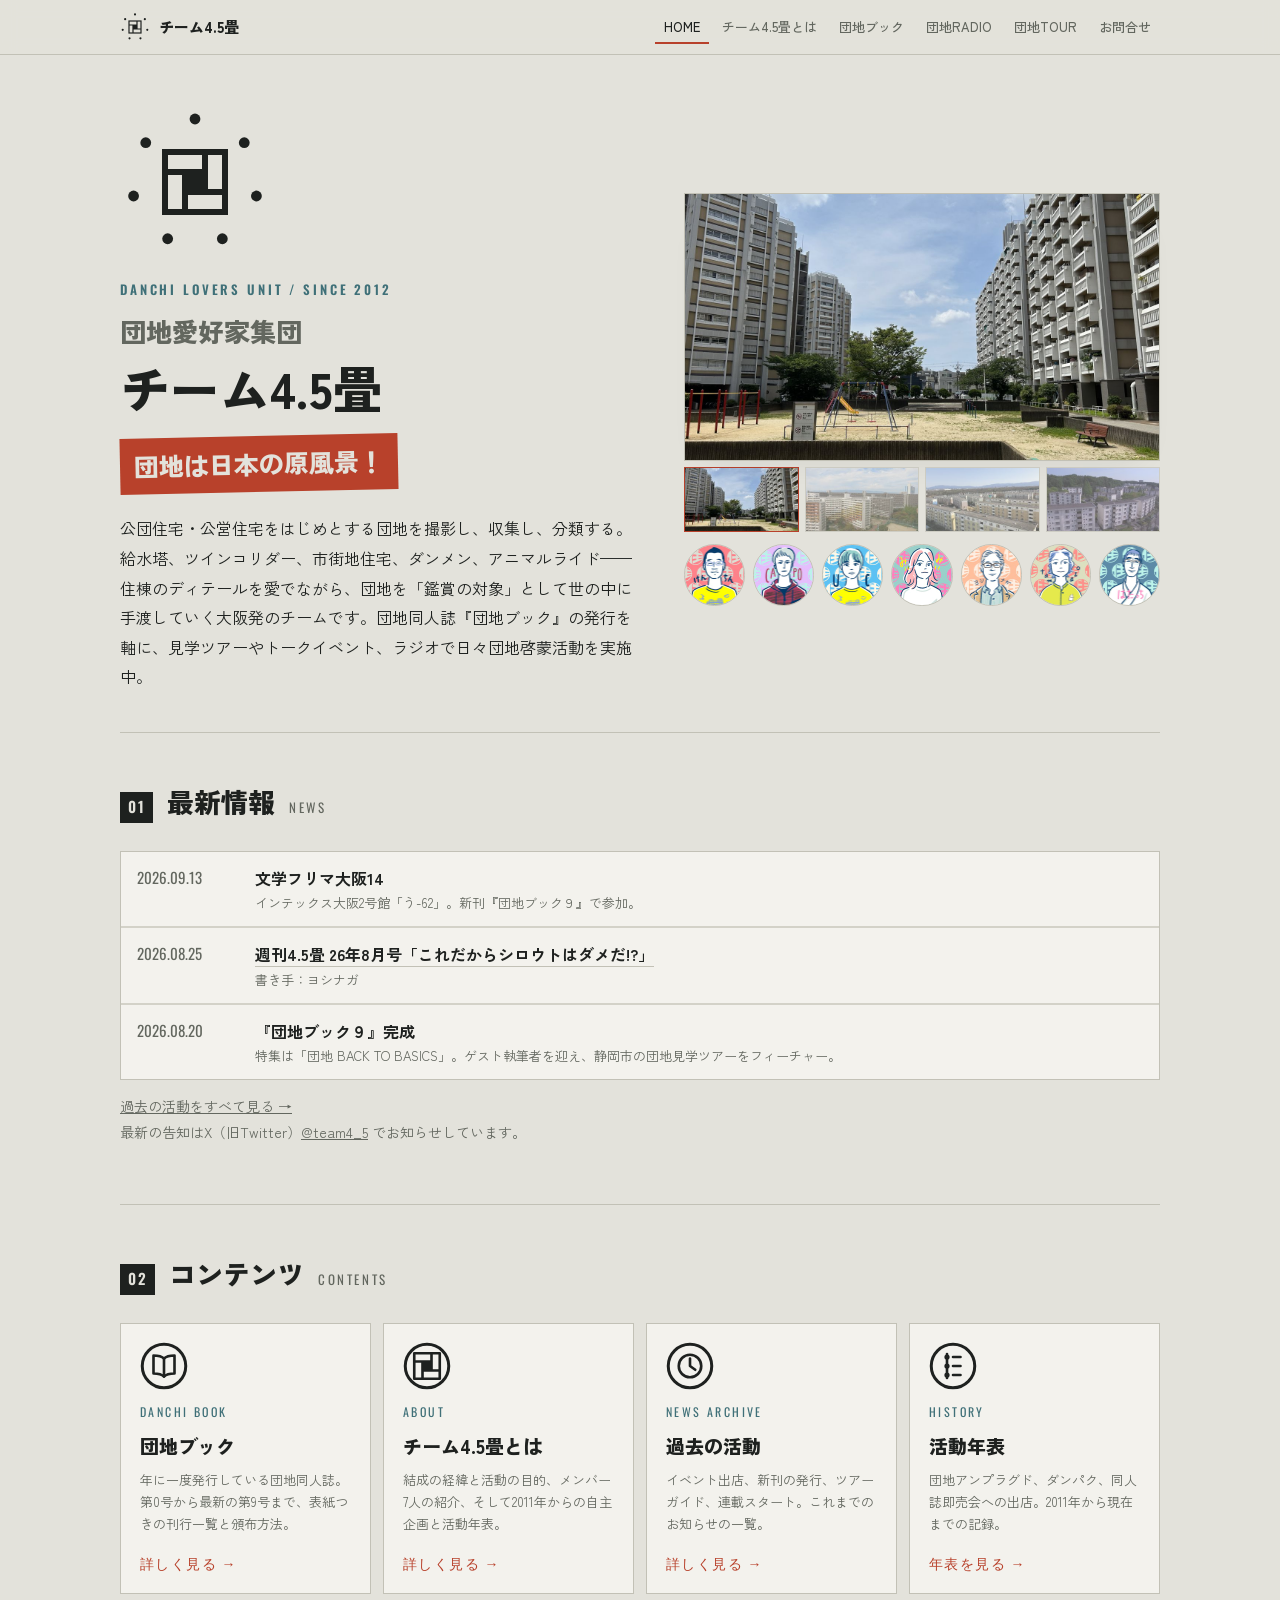
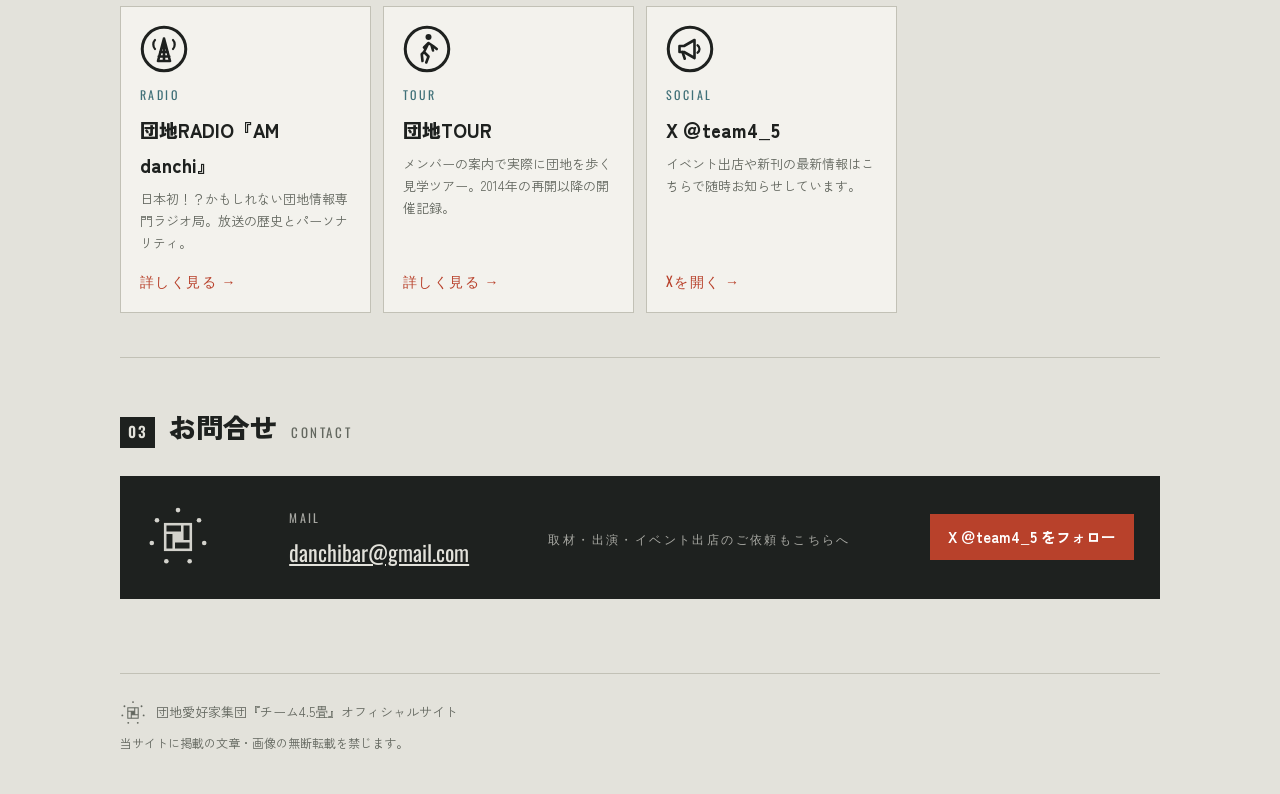
==== commit 7457b6c9: "Add weekly column archive to news, sync history and home" ====
--- a/index.html
+++ b/index.html
@@ -86,9 +86,9 @@
     <section id="news">
       <div class="sec-head"><span class="plate num">01</span><h2>最新情報</h2><span class="en">News</span></div>
       <ul class="news">
-        <li><time class="num" datetime="2026-09-13">2026.09.13</time><span><b>文学フリマ大阪14「う-62」に新刊『団地ブック９』で出店。</b>インテックス大阪2号館。今号はゲスト執筆者を迎え、静岡市の団地見学ツアーをフィーチャー。</span></li>
-        <li><time class="num" datetime="2026-08-20">2026.08.20</time><span><b>2026年新刊『団地ブック９』完成。</b>特集は「団地 BACK TO BASICS」。既刊の各種団地ブック・増刊号も頒布します。</span></li>
-        <li><time class="num" datetime="2026-06-28">2026.06.28</time><span><b>おもしろ同人誌バザール大阪に『団地ブック８』で出店。</b>うめだMホール 桜I・IIルーム「-63」。</span></li>
+        <li><time class="num" datetime="2026-09-13">2026.09.13</time><span><b>文学フリマ大阪14</b><small>インテックス大阪2号館「う-62」。新刊『団地ブック９』で参加。</small></span></li>
+        <li><time class="num" datetime="2026-08-25">2026.08.25</time><span><b><a href="https://uchi-machi-danchi.ur-net.go.jp/article/4ten5jo_016/" target="_blank" rel="noopener">週刊4.5畳 26年8月号「これだからシロウトはダメだ!?」</a></b><small>書き手：ヨシナガ</small></span></li>
+        <li><time class="num" datetime="2026-08-20">2026.08.20</time><span><b>『団地ブック９』完成</b><small>特集は「団地 BACK TO BASICS」。ゲスト執筆者を迎え、静岡市の団地見学ツアーをフィーチャー。</small></span></li>
       </ul>
       <p style="margin-top:14px;font-size:14px;color:var(--muted)"><a href="news.html">過去の活動をすべて見る →</a><br>最新の告知はX（旧Twitter）<a href="https://x.com/team4_5" target="_blank" rel="noopener">@team4_5</a> でお知らせしています。</p>
     </section>
--- a/style.css
+++ b/style.css
@@ -233,3 +233,15 @@
 .face:hover img{border-color:var(--accent)}
 .face:focus-visible{outline:2px solid var(--teal);outline-offset:2px}
 @media (max-width:420px){.faces{gap:5px}}
+
+/* --- 固定メニュー分だけ下げてアンカーに飛ぶ（#members / #events / #history） --- */
+section[id]{scroll-margin-top:70px}
+
+/* --- 連載一覧の小見出し（過去の活動ページ） --- */
+h3.sub{font-family:"Zen Kaku Gothic Antique","Zen Kaku Gothic New",sans-serif;font-weight:900;font-size:16px;margin:26px 0 10px;color:var(--teal)}
+h3.sub:first-of-type{margin-top:0}
+.news a{color:inherit;text-decoration:none;border-bottom:1px solid var(--line)}
+.news a:hover{color:var(--accent);border-bottom-color:var(--accent)}
+.news small{display:block;color:var(--muted);font-size:13px;line-height:1.6}
+ul.hist .what a{color:inherit;text-decoration:none;border-bottom:1px solid var(--line)}
+ul.hist .what a:hover{color:var(--accent);border-bottom-color:var(--accent)}
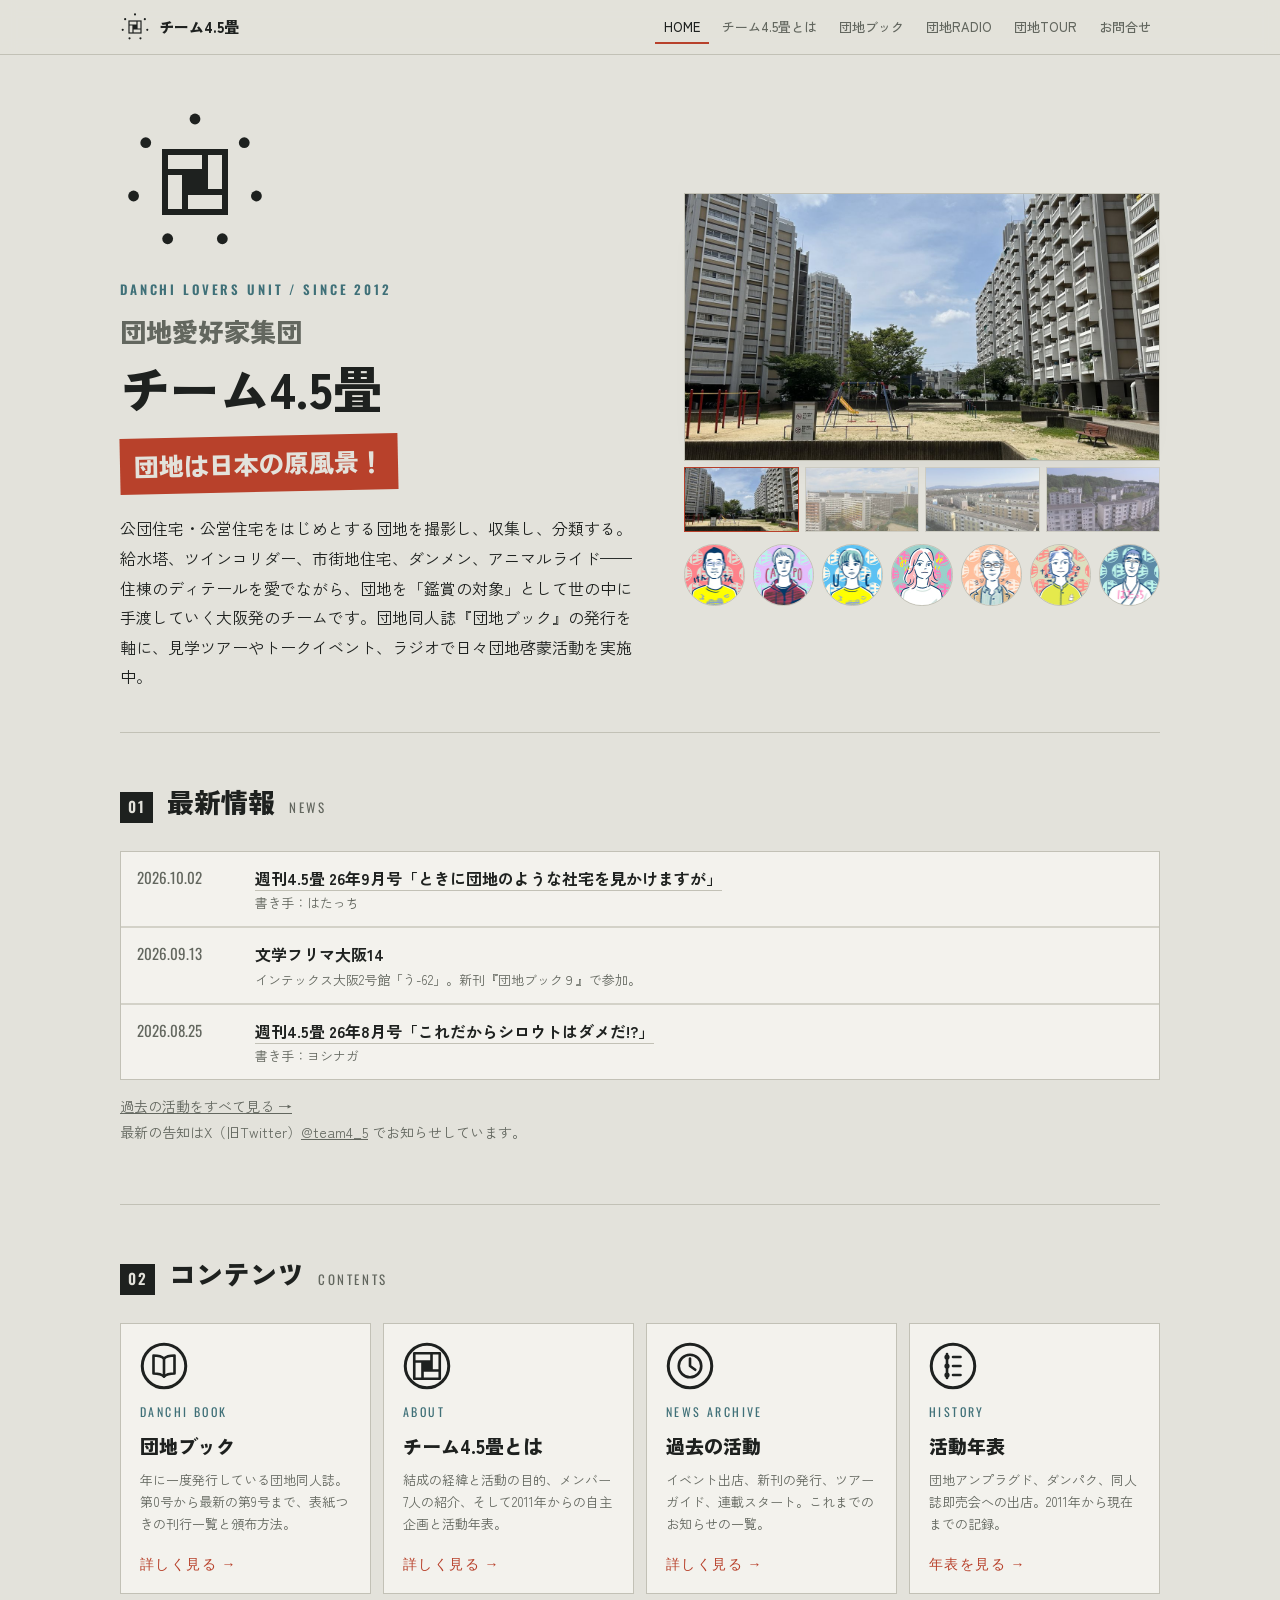
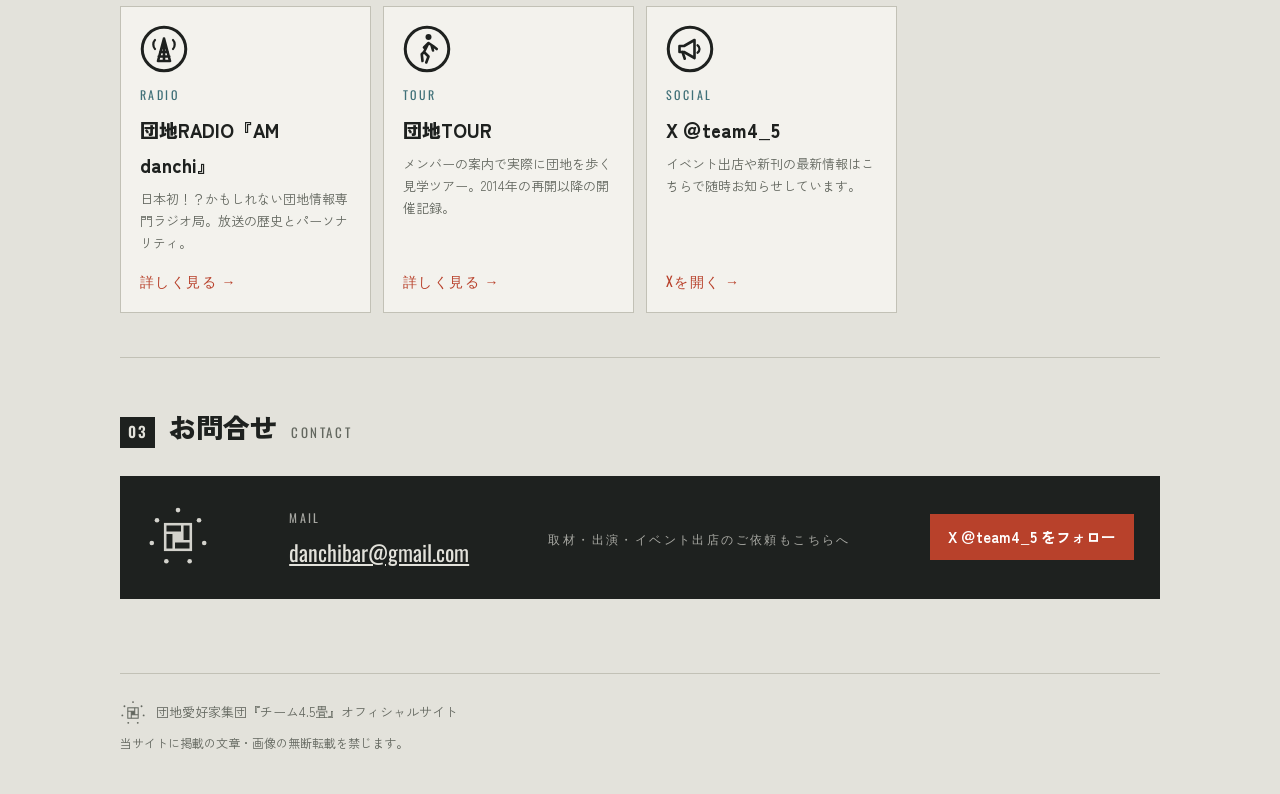
==== commit 737d5f2d: "Add 週刊4.5畳 26年9月号 to history, news and home Co-Authored-By: Claude Opus 5 <noreply@anthropic.com> Cl" ====
--- a/index.html
+++ b/index.html
@@ -86,9 +86,9 @@
     <section id="news">
       <div class="sec-head"><span class="plate num">01</span><h2>最新情報</h2><span class="en">News</span></div>
       <ul class="news">
+        <li><time class="num" datetime="2026-10-02">2026.10.02</time><span><b><a href="https://uchi-machi-danchi.ur-net.go.jp/article/4ten5jo_017/" target="_blank" rel="noopener">週刊4.5畳 26年9月号「ときに団地のような社宅を見かけますが」</a></b><small>書き手：はたっち</small></span></li>
         <li><time class="num" datetime="2026-09-13">2026.09.13</time><span><b>文学フリマ大阪14</b><small>インテックス大阪2号館「う-62」。新刊『団地ブック９』で参加。</small></span></li>
         <li><time class="num" datetime="2026-08-25">2026.08.25</time><span><b><a href="https://uchi-machi-danchi.ur-net.go.jp/article/4ten5jo_016/" target="_blank" rel="noopener">週刊4.5畳 26年8月号「これだからシロウトはダメだ!?」</a></b><small>書き手：ヨシナガ</small></span></li>
-        <li><time class="num" datetime="2026-08-20">2026.08.20</time><span><b>『団地ブック９』完成</b><small>特集は「団地 BACK TO BASICS」。ゲスト執筆者を迎え、静岡市の団地見学ツアーをフィーチャー。</small></span></li>
       </ul>
       <p style="margin-top:14px;font-size:14px;color:var(--muted)"><a href="news.html">過去の活動をすべて見る →</a><br>最新の告知はX（旧Twitter）<a href="https://x.com/team4_5" target="_blank" rel="noopener">@team4_5</a> でお知らせしています。</p>
     </section>
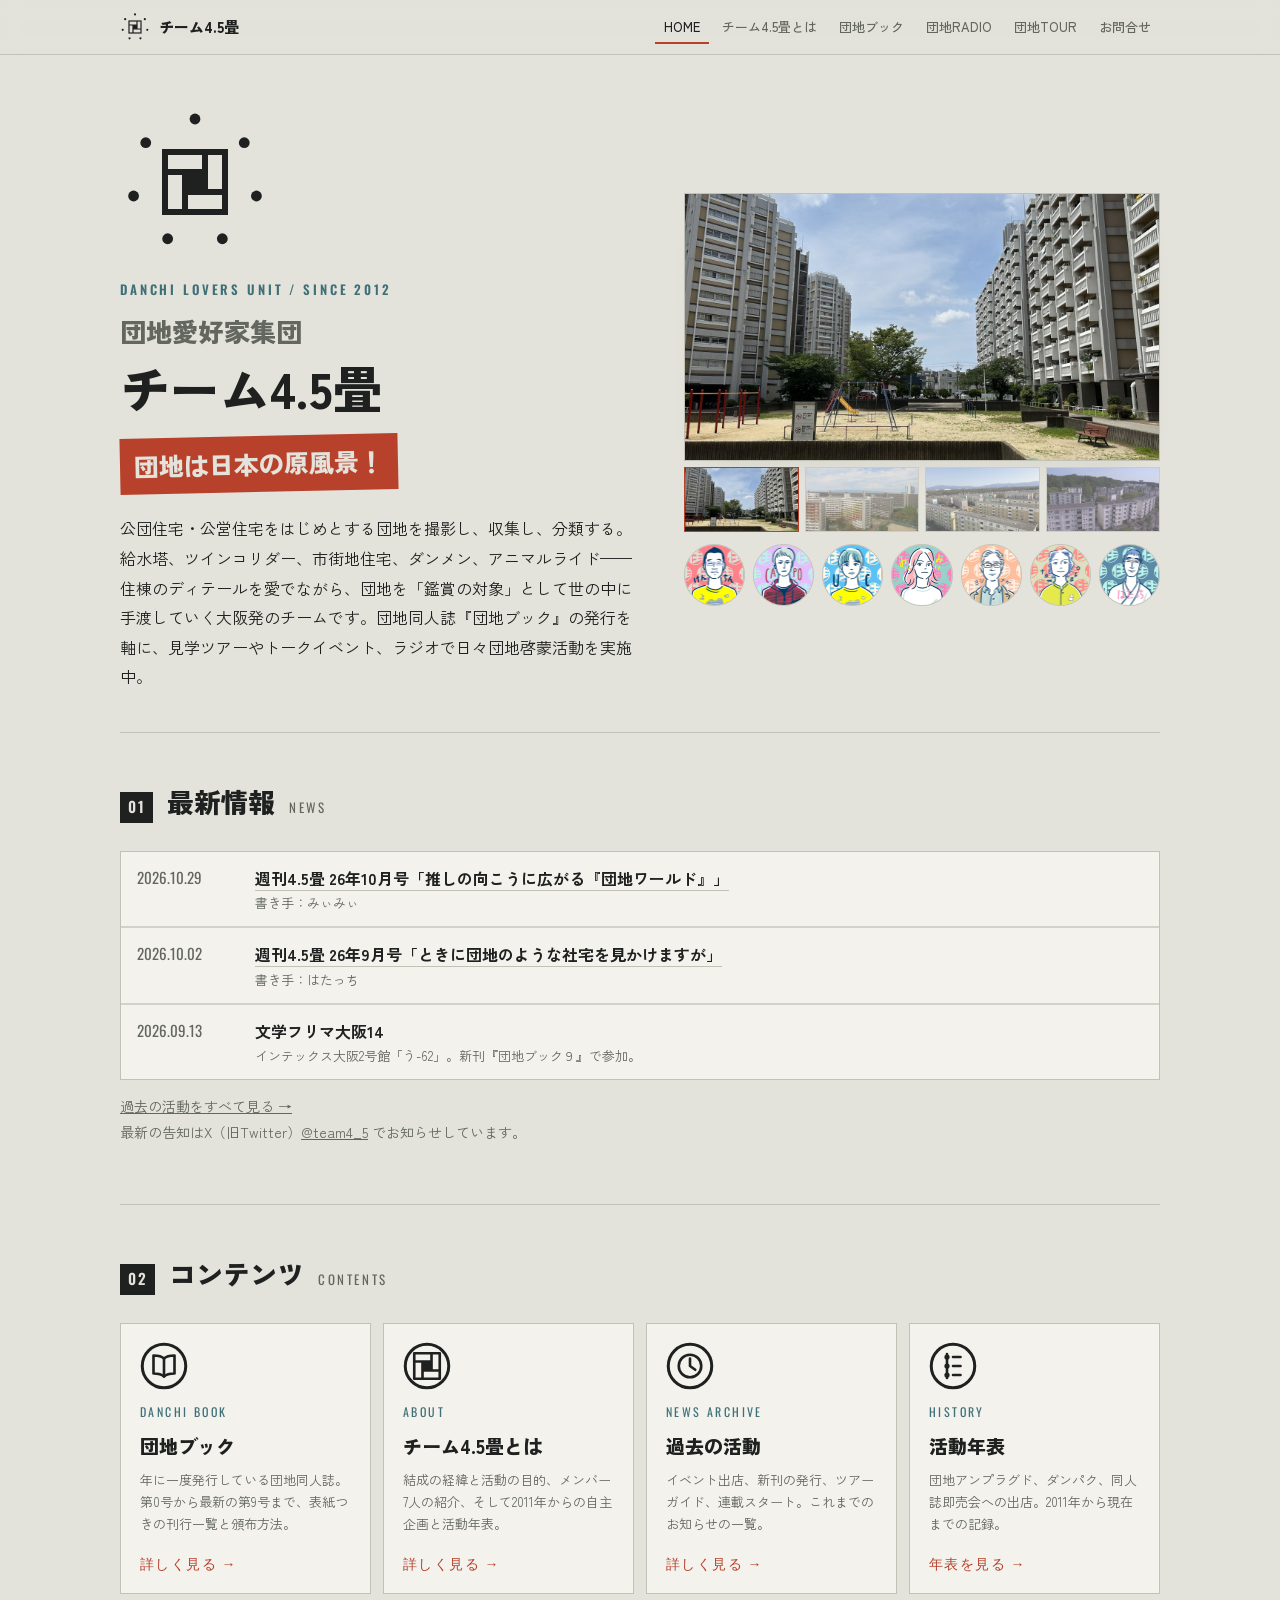
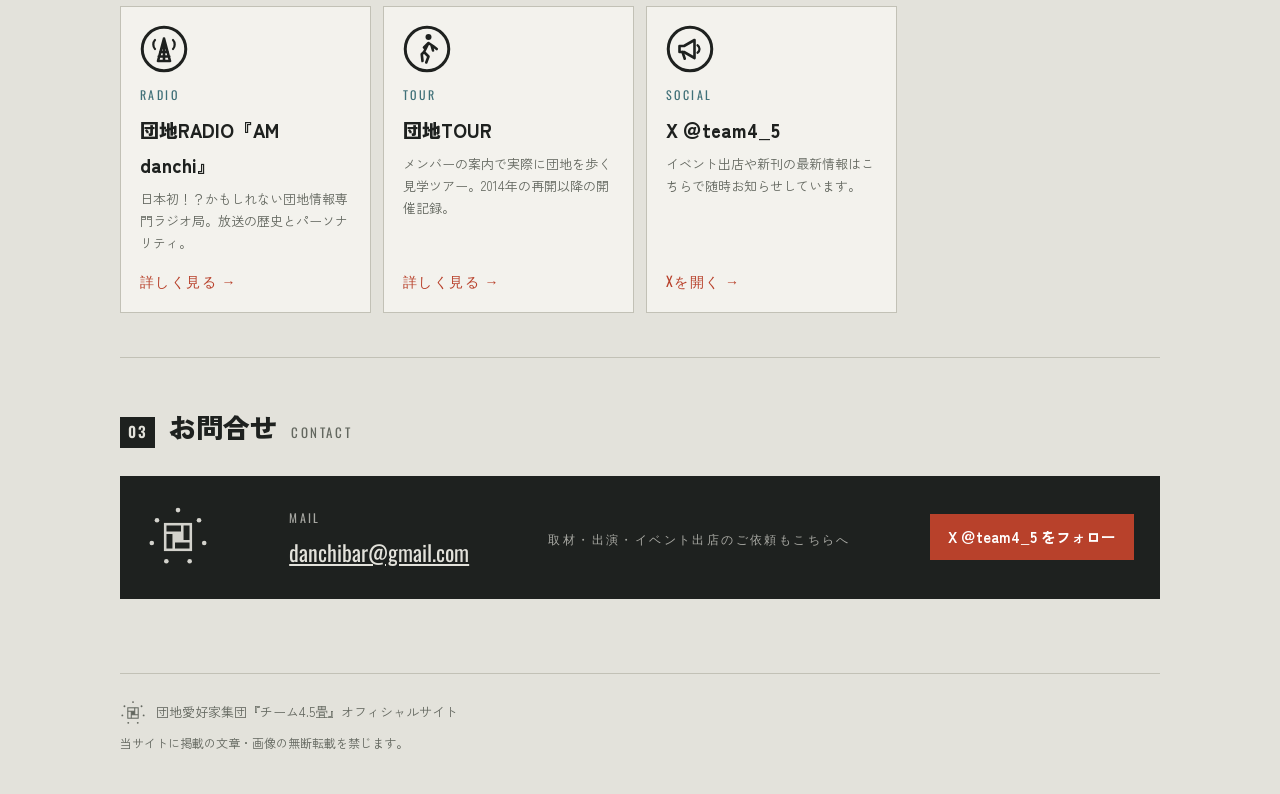
==== commit 9174363f: "Add 週刊4.5畳 26年10月号 to history, news and home Co-Authored-By: Claude Opus 5 <noreply@anthropic.com> C" ====
--- a/index.html
+++ b/index.html
@@ -86,9 +86,9 @@
     <section id="news">
       <div class="sec-head"><span class="plate num">01</span><h2>最新情報</h2><span class="en">News</span></div>
       <ul class="news">
+        <li><time class="num" datetime="2026-10-29">2026.10.29</time><span><b><a href="https://uchi-machi-danchi.ur-net.go.jp/article/4ten5jo_018/" target="_blank" rel="noopener">週刊4.5畳 26年10月号「推しの向こうに広がる『団地ワールド』」</a></b><small>書き手：みぃみぃ</small></span></li>
         <li><time class="num" datetime="2026-10-02">2026.10.02</time><span><b><a href="https://uchi-machi-danchi.ur-net.go.jp/article/4ten5jo_017/" target="_blank" rel="noopener">週刊4.5畳 26年9月号「ときに団地のような社宅を見かけますが」</a></b><small>書き手：はたっち</small></span></li>
         <li><time class="num" datetime="2026-09-13">2026.09.13</time><span><b>文学フリマ大阪14</b><small>インテックス大阪2号館「う-62」。新刊『団地ブック９』で参加。</small></span></li>
-        <li><time class="num" datetime="2026-08-25">2026.08.25</time><span><b><a href="https://uchi-machi-danchi.ur-net.go.jp/article/4ten5jo_016/" target="_blank" rel="noopener">週刊4.5畳 26年8月号「これだからシロウトはダメだ!?」</a></b><small>書き手：ヨシナガ</small></span></li>
       </ul>
       <p style="margin-top:14px;font-size:14px;color:var(--muted)"><a href="news.html">過去の活動をすべて見る →</a><br>最新の告知はX（旧Twitter）<a href="https://x.com/team4_5" target="_blank" rel="noopener">@team4_5</a> でお知らせしています。</p>
     </section>
